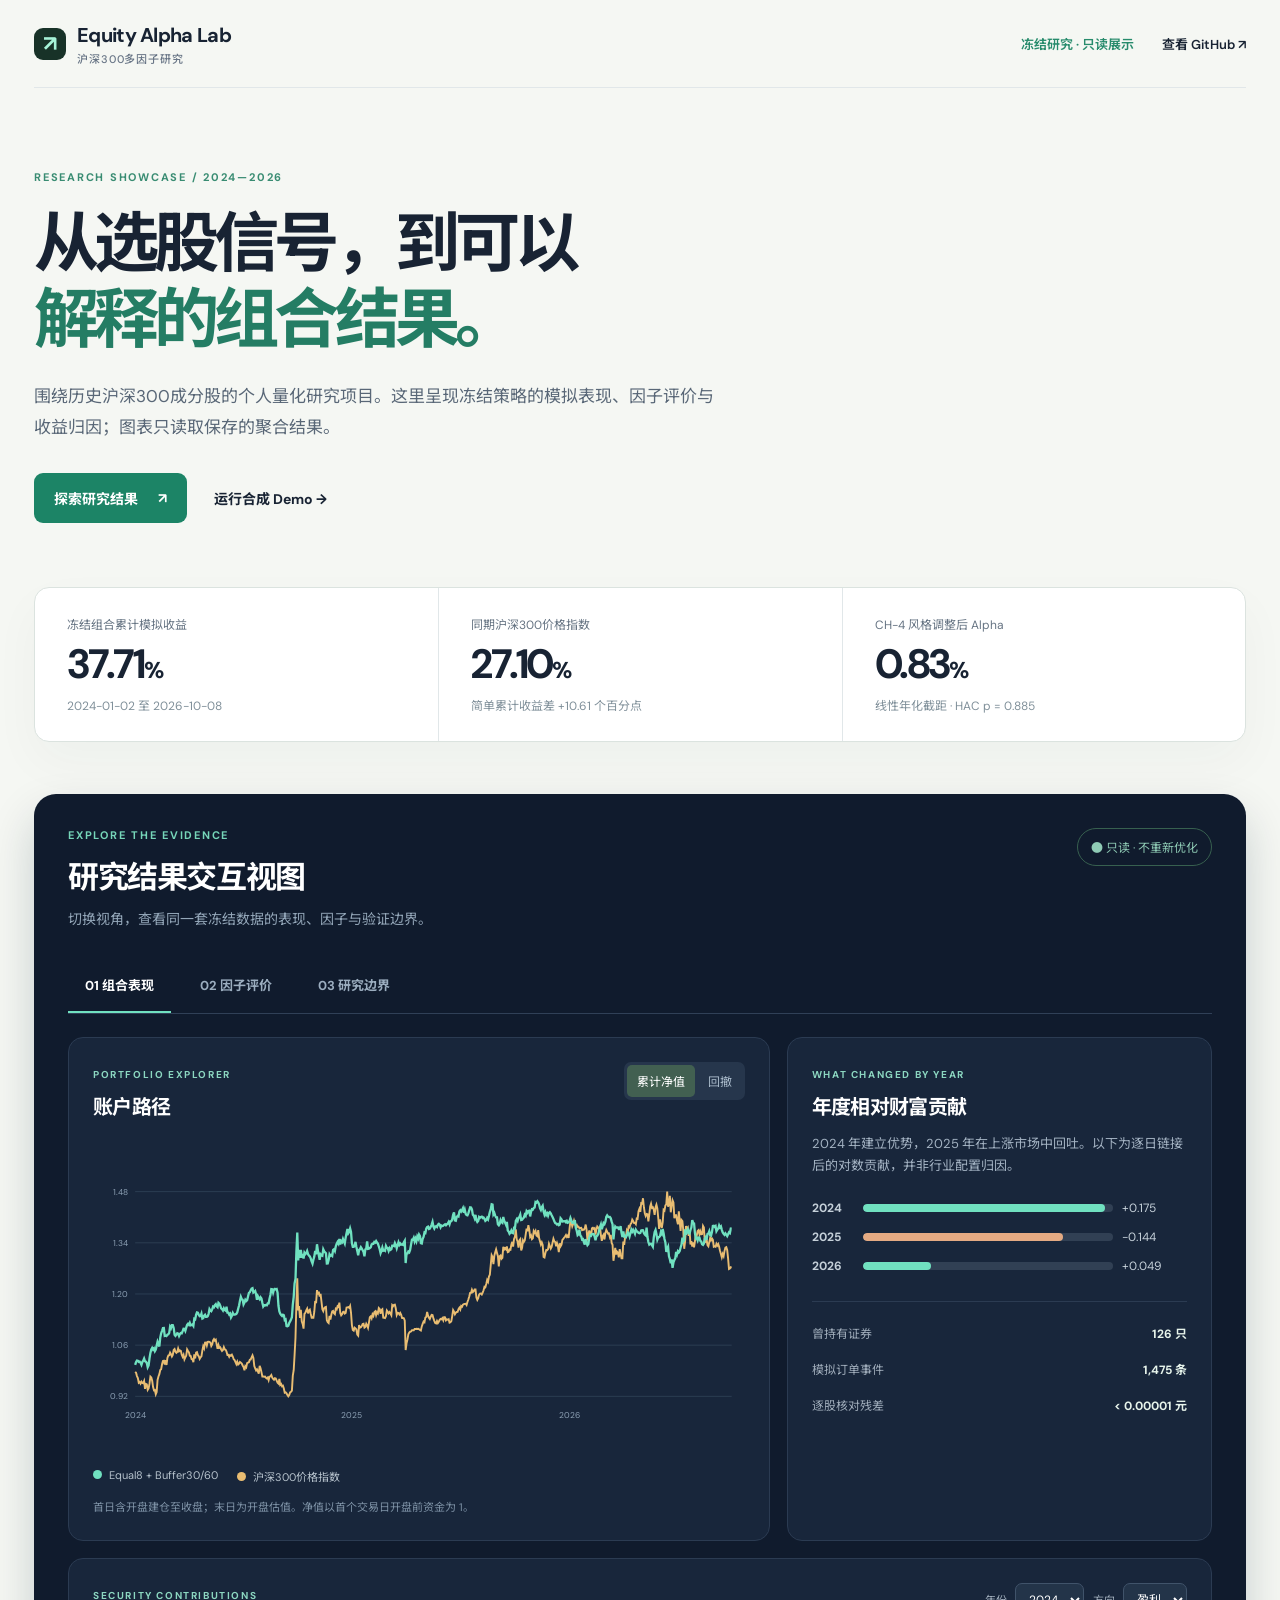
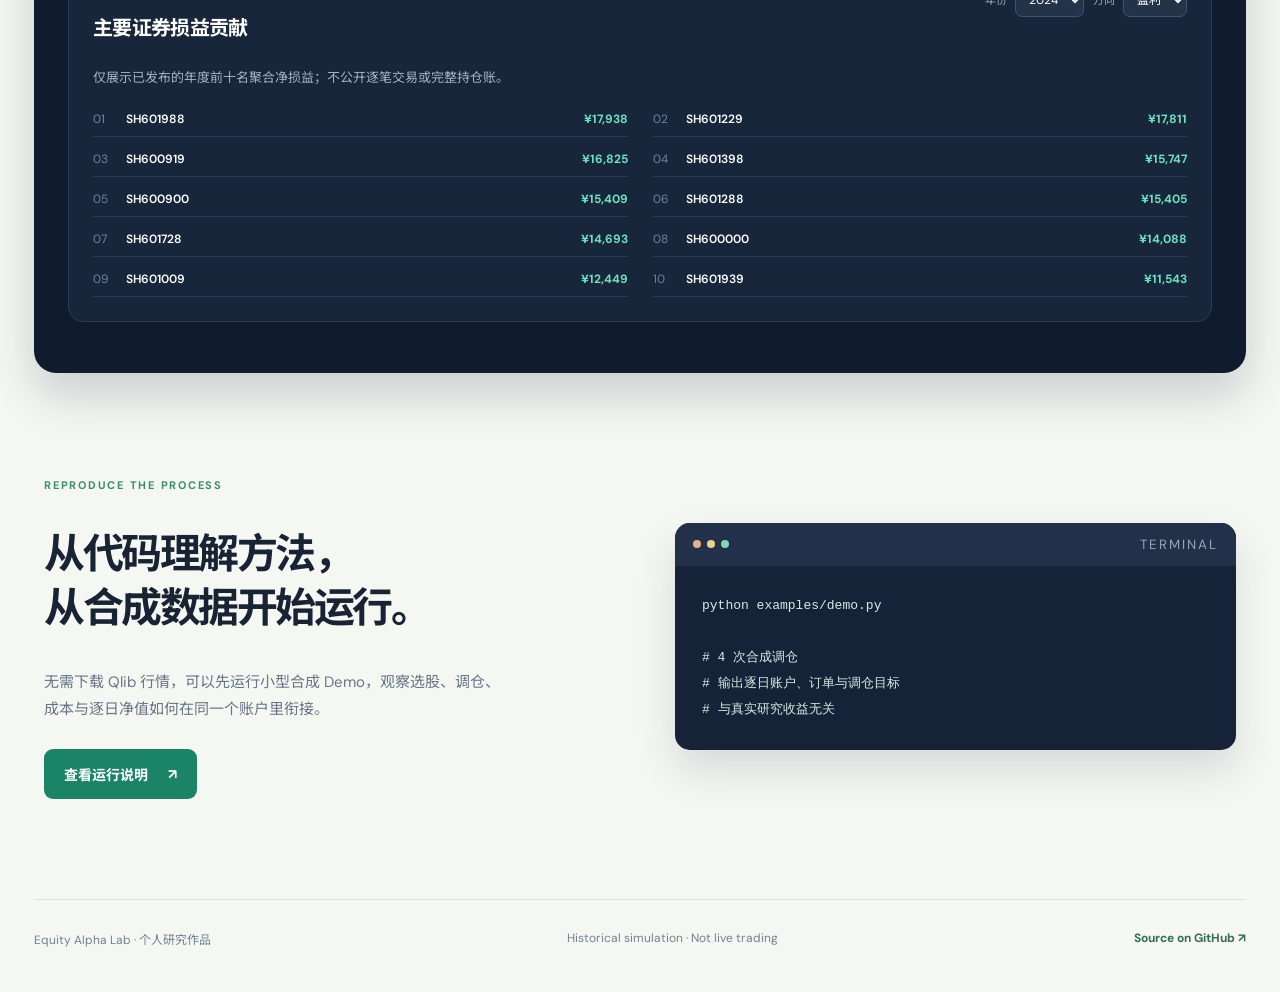
==== showcase/index.html @ 680a0c4a "Add synthetic demo and interactive research showcase" ====
<!doctype html>
<html lang="zh-CN">
<head>
  <meta charset="utf-8"><meta name="viewport" content="width=device-width, initial-scale=1">
  <meta name="description" content="沪深300多因子选股、模拟执行与收益归因的交互式研究展示。">
  <title>Equity Alpha Lab · 研究展示</title>
  <link rel="stylesheet" href="styles.css"><script src="app.js" defer></script>
</head>
<body>
<div class="page-shell">
  <header class="site-header">
    <a class="brand" href="./" aria-label="Equity Alpha Lab 首页"><span class="brand-mark">↗</span><span>Equity Alpha Lab<small>沪深300多因子研究</small></span></a>
    <div class="header-actions"><span class="status-dot">冻结研究 · 只读展示</span><a href="https://github.com/ryanmin188/equity-alpha-lab">查看 GitHub ↗</a></div>
  </header>
  <main>
    <section class="intro"><div class="eyebrow">RESEARCH SHOWCASE / 2024—2026</div>
      <h1>从选股信号，到可以<br><em>解释的组合结果。</em></h1>
      <p>围绕历史沪深300成分股的个人量化研究项目。这里呈现冻结策略的模拟表现、因子评价与收益归因；图表只读取保存的聚合结果。</p>
      <div class="intro-actions"><a class="primary-link" href="#explorer">探索研究结果 <span>↗</span></a><a class="text-link" href="https://github.com/ryanmin188/equity-alpha-lab/tree/main/examples">运行合成 Demo →</a></div>
    </section>
    <section class="metric-strip" aria-label="研究关键指标">
      <article><span>冻结组合累计模拟收益</span><strong>37.71<small>%</small></strong><span>2024-01-02 至 2026-10-08</span></article>
      <article><span>同期沪深300价格指数</span><strong>27.10<small>%</small></strong><span>简单累计收益差 +10.61 个百分点</span></article>
      <article><span>CH-4 风格调整后 Alpha</span><strong>0.83<small>%</small></strong><span>线性年化截距 · HAC p = 0.885</span></article>
    </section>
    <section class="explorer" id="explorer" aria-labelledby="explorer-title">
      <div class="explorer-top"><div><div class="eyebrow light">EXPLORE THE EVIDENCE</div><h2 id="explorer-title">研究结果交互视图</h2><p>切换视角，查看同一套冻结数据的表现、因子与验证边界。</p></div><span class="readonly">● 只读 · 不重新优化</span></div>
      <div class="tabs" role="tablist" aria-label="研究视角">
        <button class="tab active" role="tab" aria-selected="true" aria-controls="portfolio-panel" id="portfolio-tab" data-tab="portfolio">01 组合表现</button>
        <button class="tab" role="tab" aria-selected="false" aria-controls="factor-panel" id="factor-tab" data-tab="factor">02 因子评价</button>
        <button class="tab" role="tab" aria-selected="false" aria-controls="integrity-panel" id="integrity-tab" data-tab="integrity">03 研究边界</button>
      </div>
      <div class="panel" id="portfolio-panel" role="tabpanel" aria-labelledby="portfolio-tab">
        <div class="panel-grid">
          <article class="card chart-card"><div class="card-heading"><div><span class="overline">PORTFOLIO EXPLORER</span><h3>账户路径</h3></div><div class="segmented"><button data-chart="wealth" class="selected">累计净值</button><button data-chart="drawdown">回撤</button></div></div><div id="portfolio-chart" class="chart-wrap" aria-live="polite">正在加载已保存的研究数据…</div><div class="chart-legend"><span><i class="swatch teal"></i>Equal8 + Buffer30/60</span><span><i class="swatch gold"></i>沪深300价格指数</span></div><p class="chart-note">首日含开盘建仓至收盘；末日为开盘估值。净值以首个交易日开盘前资金为 1。</p></article>
          <article class="card compact-card"><span class="overline">WHAT CHANGED BY YEAR</span><h3>年度相对财富贡献</h3><p>2024 年建立优势，2025 年在上涨市场中回吐。以下为逐日链接后的对数贡献，并非行业配置归因。</p><div id="year-bars" class="year-bars"></div><div class="small-divider"></div><div class="inline-stat"><span>曾持有证券</span><strong>126 只</strong></div><div class="inline-stat"><span>模拟订单事件</span><strong>1,475 条</strong></div><div class="inline-stat"><span>逐股核对残差</span><strong>&lt; 0.00001 元</strong></div></article>
        </div>
        <article class="card drivers-card"><div class="card-heading"><div><span class="overline">SECURITY CONTRIBUTIONS</span><h3>主要证券损益贡献</h3></div><div class="control-pair"><label>年份 <select id="driver-year"><option>2024</option><option>2025</option></select></label><label>方向 <select id="driver-direction"><option value="gainer">盈利</option><option value="detractor">亏损</option></select></label></div></div><p class="subtle">仅展示已发布的年度前十名聚合净损益；不公开逐笔交易或完整持仓账。</p><div id="drivers-list" class="drivers-list"></div></article>
      </div>
      <div class="panel" id="factor-panel" role="tabpanel" aria-labelledby="factor-tab" hidden>
        <div class="factor-banner"><div><span class="overline">28 FROZEN TECHNICAL FEATURES</span><h3>因子研究，不等于交易收益</h3><p>月度 Rank IC、未年化 ICIR、下一持有期开盘至开盘分组股票收益；最终期均为打开后评价。</p></div><div class="factor-callout"><strong>0 / 28</strong><span>最终期通过 5% FDR</span></div></div>
        <div class="panel-grid factor-grid"><article class="card"><div class="card-heading"><div><span class="overline">FACTOR EXPLORER</span><h3>逐因子查看</h3></div><label>因子 <select id="factor-select"></select></label></div><div id="factor-metrics" class="factor-metrics"></div><div id="factor-spread" class="spread-chart"></div><p class="chart-note">高分组－低分组为股票等权平均原收益差，未扣交易成本，不是可交易多空净收益。</p></article><article class="card"><span class="overline">CROSS-SECTIONAL DEPENDENCE</span><h3>因子相关热力图</h3><p class="subtle">跨月平均绝对 Spearman 相关。点击方格查看因子对；相关不触发自动删除。</p><div id="corr-heatmap" class="heatmap" role="group" aria-label="28项因子平均绝对相关热力图"></div><p id="corr-detail" class="corr-detail">请选择方格查看对应因子对。</p></article></div>
        <article class="card"><span class="overline">FULL FACTOR LIST</span><h3>28项因子横截面结果</h3><div class="table-scroll"><table id="factor-table"><thead><tr><th>因子</th><th>月均 Rank IC</th><th>ICIR</th><th>HAC p</th><th>BH q</th><th>有效月</th></tr></thead><tbody></tbody></table></div></article>
      </div>
      <div class="panel" id="integrity-panel" role="tabpanel" aria-labelledby="integrity-tab" hidden>
        <div class="panel-grid"><article class="card"><span class="overline">RESEARCH DESIGN</span><h3>先选择，再冻结，再解释</h3><div class="timeline"><div><b>开发</b><span>2020 年及以前</span><p>构建量价特征、比较候选与执行规则。</p></div><div><b>验证</b><span>2021—2023</span><p>按预先规则选择 Equal8 + Buffer30/60。</p></div><div><b>冻结观察</b><span>2024—2026</span><p>执行固定组合；后续因子分析只作事后解释。</p></div></div><a class="inline-link" href="https://github.com/ryanmin188/equity-alpha-lab/commit/3a8663e50bb69dca774f9feff837bf70f46aa551">查看策略冻结记录 ↗</a></article><article class="card"><span class="overline">SAME-SAMPLE RISK REGRESSION</span><h3>风险模型如何改变解释？</h3><p class="subtle">2024—2025 年相同的 484 个标准日区间。</p><div id="regression-cards" class="regression-cards"></div><p class="chart-note">回归截距是模型未解释项；R² 上升不等于因果分解，也不证明未来收益。</p></article></div>
        <article class="card"><div class="card-heading"><div><span class="overline">EXECUTION SENSITIVITY</span><h3>成交假设敏感性</h3></div><label>初始资金 <select id="capital-select"><option value="1000000">100 万元</option><option value="10000000">1,000 万元</option></select></label></div><div id="stress-bars" class="stress-bars"></div><p class="chart-note">这仍是日线近似撮合，滑点和容量为模型假设。价格指数未包含股息；没有实盘或券商模拟盘结果。</p></article>
        <div class="boundary-grid"><div><strong>已核对</strong><span>逐股模拟损益与账户净资产增量对齐；CH-4 同样本比较。</span></div><div><strong>有数据边界</strong><span>真实行业/市值中性化、全收益基准及完整独立股息现金账尚无合格输入。</span></div><div><strong>未来才可检验</strong><span>2024—2026 年已被查看，新的预测有效性要依赖后续预先登记的时间样本。</span></div></div>
      </div>
    </section>
    <section class="method-section"><div><span class="eyebrow">REPRODUCE THE PROCESS</span><h2>从代码理解方法，<br>从合成数据开始运行。</h2><p>无需下载 Qlib 行情，可以先运行小型合成 Demo，观察选股、调仓、成本与逐日净值如何在同一个账户里衔接。</p><a class="primary-link" href="https://github.com/ryanmin188/equity-alpha-lab/blob/main/examples/README.md">查看运行说明 <span>↗</span></a></div><div class="code-card"><div class="code-head"><i></i><i></i><i></i><small>TERMINAL</small></div><pre><code>python examples/demo.py

# 4 次合成调仓
# 输出逐日账户、订单与调仓目标
# 与真实研究收益无关</code></pre></div></section>
  </main>
  <footer><span>Equity Alpha Lab · 个人研究作品</span><span>Historical simulation · Not live trading</span><a href="https://github.com/ryanmin188/equity-alpha-lab">Source on GitHub ↗</a></footer>
</div>
</body>
</html>
---- showcase/styles.css ----
@import url('https://fonts.googleapis.com/css2?family=DM+Sans:wght@400;500;600;700&family=Noto+Sans+SC:wght@400;500;600;700&display=swap');
:root{--ink:#182333;--muted:#687586;--line:#e1e7e9;--cream:#f5f7f3;--navy:#101b2d;--card:#18263b;--cardline:#2b3b52;--teal:#70e1c0;--gold:#e9bd72}
*{box-sizing:border-box}html{scroll-behavior:smooth}body{margin:0;background:var(--cream);color:var(--ink);font-family:'DM Sans','Noto Sans SC',sans-serif}button,select{font:inherit}button{cursor:pointer}a{color:inherit;text-decoration:none}.page-shell{max-width:1300px;margin:auto;padding:0 34px}.site-header{height:88px;display:flex;align-items:center;justify-content:space-between;border-bottom:1px solid var(--line)}.brand{display:flex;align-items:center;gap:11px;font-weight:700;font-size:20px;letter-spacing:-.035em}.brand small{display:block;color:var(--muted);font-size:11px;font-weight:500;letter-spacing:.08em;margin-top:2px}.brand-mark{background:#183228;color:#a7f3d8;width:32px;height:32px;border-radius:9px;display:grid;place-items:center;font-size:22px}.header-actions{display:flex;align-items:center;gap:28px;font-size:13px;font-weight:600}.status-dot{color:#278b6c}.header-actions a:hover,.text-link:hover,.inline-link:hover{color:#2c9878}.intro{padding:82px 0 64px;max-width:800px}.eyebrow,.overline{font-size:11px;font-weight:700;letter-spacing:.16em;color:#398c72}.intro h1{font-size:clamp(44px,5.1vw,74px);letter-spacing:-.075em;line-height:1.17;margin:22px 0}.intro h1 em{font-style:normal;color:#247d64}.intro p{font-size:17px;line-height:1.85;color:#596777;max-width:690px}.intro-actions{display:flex;gap:27px;align-items:center;margin-top:29px}.primary-link{background:#1c8466;color:white;padding:15px 20px;border-radius:9px;font-weight:700;font-size:14px;display:inline-flex;gap:20px;align-items:center;transition:transform .2s,background .2s}.primary-link:hover{transform:translateY(-2px);background:#136e54}.text-link{font-size:14px;font-weight:700}.metric-strip{display:grid;grid-template-columns:repeat(3,1fr);border:1px solid #dbe3df;border-radius:15px;background:white;margin-bottom:52px;box-shadow:0 20px 50px #173a2c09}.metric-strip article{padding:27px 32px;display:flex;flex-direction:column;gap:11px}.metric-strip article+article{border-left:1px solid var(--line)}.metric-strip article span:first-child{font-size:12px;color:#667483}.metric-strip strong{font-size:41px;letter-spacing:-.06em;line-height:1}.metric-strip strong small{font-size:23px;letter-spacing:0}.metric-strip article span:last-child{font-size:12px;color:#80909a}.explorer{background:var(--navy);border-radius:22px;color:white;padding:34px;box-shadow:0 22px 46px #0d233730}.explorer-top{display:flex;justify-content:space-between;align-items:flex-start;gap:20px}.eyebrow.light{color:#76d6b9}.explorer h2{font-size:31px;letter-spacing:-.045em;margin:10px 0}.explorer-top p{color:#94a7b9;font-size:14px;margin:0}.readonly{color:#8fcbb5;font-size:12px;border:1px solid #37604f;padding:9px 13px;border-radius:40px;white-space:nowrap}.tabs{border-bottom:1px solid #304057;display:flex;gap:12px;margin-top:34px;overflow-x:auto}.tab{color:#9badbf;border:0;border-bottom:2px solid transparent;padding:13px 17px 17px;background:none;white-space:nowrap;font-size:13px;font-weight:700}.tab:hover,.tab.active{color:white}.tab.active{border-color:var(--teal)}.panel{padding-top:23px}.panel[hidden]{display:none}.panel-grid{display:grid;grid-template-columns:1.65fr 1fr;gap:17px}.card{border:1px solid var(--cardline);background:var(--card);padding:24px;border-radius:15px;margin-bottom:17px;min-width:0}.card h3,.factor-banner h3{font-size:20px;letter-spacing:-.035em;margin:8px 0 13px}.card p{color:#a3b2c2;font-size:13px;line-height:1.7}.overline{color:#8cd7c1;font-size:10px}.card-heading{display:flex;justify-content:space-between;align-items:flex-start;gap:15px}.segmented{display:flex;padding:3px;border-radius:7px;background:#26364c;gap:3px}.segmented button{border:0;border-radius:5px;padding:7px 10px;background:none;color:#a8b9c9;white-space:nowrap;font-size:12px}.segmented button.selected{background:#426051;color:white}.chart-wrap{height:335px;position:relative}.chart-wrap svg{width:100%;height:100%;overflow:visible}.chart-legend{display:flex;gap:19px;font-size:11px;color:#b6c2cc}.swatch{display:inline-block;width:9px;height:9px;border-radius:50%;margin-right:7px}.swatch.teal{background:var(--teal)}.swatch.gold{background:var(--gold)}.chart-note{font-size:11px!important;color:#7e92a6!important;margin:14px 0 0}.chart-tooltip{position:absolute;pointer-events:none;background:#f5faf7;color:#162e2c;padding:8px 11px;border-radius:8px;font-size:11px;box-shadow:0 7px 25px #0006;z-index:5;transform:translate(-50%,-120%);white-space:nowrap}.compact-card p{margin-bottom:23px}.year-bars{display:grid;gap:13px}.year-row{display:grid;grid-template-columns:42px 1fr 65px;gap:9px;align-items:center;color:#c5d0d9;font-size:12px}.year-track{height:8px;background:#314054;border-radius:20px;overflow:hidden}.year-fill{height:100%;border-radius:20px;background:var(--teal)}.year-fill.negative{background:#e4aa83}.small-divider{height:1px;background:var(--cardline);margin:27px 0 13px}.inline-stat{display:flex;justify-content:space-between;gap:12px;padding:9px 0;color:#9facba;font-size:12px}.inline-stat strong{color:#e7f4eb}.control-pair{display:flex;gap:9px}.card label{font-size:11px;color:#9facba;white-space:nowrap}.card select{border:1px solid #40536a;border-radius:7px;background:#233449;color:white;padding:7px 9px;margin-left:5px;font-size:12px}.drivers-list{display:grid;grid-template-columns:repeat(2,1fr);gap:5px 25px}.driver{display:grid;grid-template-columns:25px 1fr auto;gap:8px;align-items:center;border-bottom:1px solid #293950;padding:9px 0;font-size:12px}.driver span:first-child{color:#6c839b}.driver b{font-weight:600}.driver strong{color:var(--teal)}.driver strong.negative{color:#e8aa91}.factor-banner{border:1px solid #315544;border-radius:13px;background:linear-gradient(110deg,#1c3d38,#1a2c3f);padding:23px;display:flex;justify-content:space-between;gap:15px;margin-bottom:17px}.factor-banner p{font-size:12px;color:#b4c8cb;line-height:1.65;margin:0}.factor-callout{min-width:130px;display:flex;flex-direction:column;align-items:end;justify-content:center}.factor-callout strong{font-size:30px;color:var(--teal)}.factor-callout span{font-size:11px;color:#bed3ca}.factor-grid{grid-template-columns:1fr 1fr}.factor-metrics{display:grid;grid-template-columns:repeat(3,1fr);gap:9px;margin:21px 0}.factor-metrics div{padding:13px;background:#21334a;border-radius:8px}.factor-metrics span{display:block;font-size:10px;color:#95a9b9}.factor-metrics strong{display:block;margin-top:7px;font-size:19px}.spread-row{display:grid;grid-template-columns:72px 1fr 67px;gap:11px;align-items:center;margin:13px 0;font-size:12px}.spread-track{height:10px;background:#304054;border-radius:10px;overflow:hidden}.spread-fill{height:100%;background:#7cdcbc;border-radius:10px}.spread-fill.negative{background:#e6a47f}.heatmap{display:grid;grid-template-columns:repeat(28,1fr);gap:2px;margin-top:20px;max-width:425px}.heatmap button{border:0;aspect-ratio:1;border-radius:2px;min-width:0;padding:0}.heatmap button:focus-visible{outline:2px solid white}.corr-detail{min-height:28px}.table-scroll{overflow:auto;max-height:390px}table{width:100%;border-collapse:collapse;font-size:12px;text-align:right}th,td{padding:10px 8px;border-bottom:1px solid #2c3c52;white-space:nowrap}th:first-child,td:first-child{text-align:left}th{position:sticky;top:0;background:#213047;color:#b3c4d0;font-weight:600}td{color:#cbd7df}tr:hover td{background:#23384c}.timeline{margin:20px 0 22px;display:grid;gap:12px}.timeline div{border-left:2px solid #4b9f82;padding-left:14px}.timeline b{font-size:14px}.timeline span{font-size:11px;color:#a2b4c4;margin-left:10px}.timeline p{margin:5px 0}.inline-link{color:#93e4c8;font-size:12px;font-weight:700}.regression-cards{display:grid;grid-template-columns:1fr 1fr;gap:10px;margin-top:20px}.regression-cards div{background:#22344a;border-radius:8px;padding:16px}.regression-cards span{font-size:12px;color:#adbfc9}.regression-cards strong{display:block;font-size:29px;margin:9px 0}.regression-cards small{color:#9eafc1}.stress-bars{display:grid;gap:13px;max-width:780px;margin-top:20px}.stress-row{display:grid;grid-template-columns:95px 1fr 60px;align-items:center;gap:12px;font-size:12px;color:#bcc9d2}.stress-track{height:13px;background:#2b3d53;border-radius:20px;overflow:hidden}.stress-fill{height:100%;background:linear-gradient(90deg,#397f75,#79dcc0);border-radius:20px}.boundary-grid{display:grid;grid-template-columns:repeat(3,1fr);gap:17px}.boundary-grid div{padding:18px;border:1px solid #345148;border-radius:10px;background:#1b3037}.boundary-grid strong{display:block;color:#9de6ce;font-size:13px;margin-bottom:9px}.boundary-grid span{font-size:12px;color:#aabec1;line-height:1.65}.method-section{padding:100px 10px;display:grid;grid-template-columns:1fr 1fr;gap:70px;align-items:center}.method-section h2{font-size:clamp(29px,3.2vw,47px);line-height:1.3;letter-spacing:-.06em}.method-section p{color:#687586;font-size:15px;line-height:1.8;max-width:460px;margin-bottom:26px}.code-card{background:#152238;color:#d8e9e2;border-radius:15px;box-shadow:0 20px 40px #16273b22;overflow:hidden}.code-head{display:flex;align-items:center;gap:6px;padding:13px 18px;background:#223149}.code-head i{width:8px;height:8px;border-radius:50%;background:#7f91a1}.code-head i:first-child{background:#e9ad90}.code-head i:nth-child(2){background:#e9d18d}.code-head i:nth-child(3){background:#81d8b5}.code-head small{margin-left:auto;color:#91a6b8;letter-spacing:.15em}.code-card pre{margin:0;padding:27px;overflow:auto;font-size:13px;line-height:2;font-family:Consolas,monospace}footer{border-top:1px solid #dae2df;padding:30px 0 44px;display:flex;justify-content:space-between;gap:15px;font-size:12px;color:#718092}footer a{font-weight:700;color:#356d5a}
@media(max-width:850px){.page-shell{padding:0 18px}.site-header{height:72px}.header-actions .status-dot{display:none}.intro{padding:55px 0 42px}.metric-strip article{padding:20px}.metric-strip strong{font-size:30px}.explorer{padding:22px}.panel-grid,.factor-grid,.method-section{grid-template-columns:1fr}.method-section{gap:25px;padding:66px 0}.boundary-grid{grid-template-columns:1fr}.drivers-list{grid-template-columns:1fr}.chart-wrap{height:285px}}
@media(max-width:560px){.brand{font-size:16px}.brand small{font-size:9px}.header-actions{font-size:11px}.intro h1{font-size:39px}.intro p{font-size:14px}.intro-actions{flex-wrap:wrap}.metric-strip{grid-template-columns:1fr}.metric-strip article+article{border-left:0;border-top:1px solid var(--line)}.metric-strip article{gap:6px}.metric-strip strong{font-size:31px}.explorer-top{display:block}.readonly{display:inline-block;margin-top:16px}.card{padding:16px}.card-heading{flex-wrap:wrap}.chart-wrap{height:240px}.factor-banner{display:block}.factor-callout{align-items:start;margin-top:13px}.factor-metrics{grid-template-columns:repeat(2,1fr)}.regression-cards{grid-template-columns:1fr}.control-pair{flex-wrap:wrap}footer{flex-direction:column}}
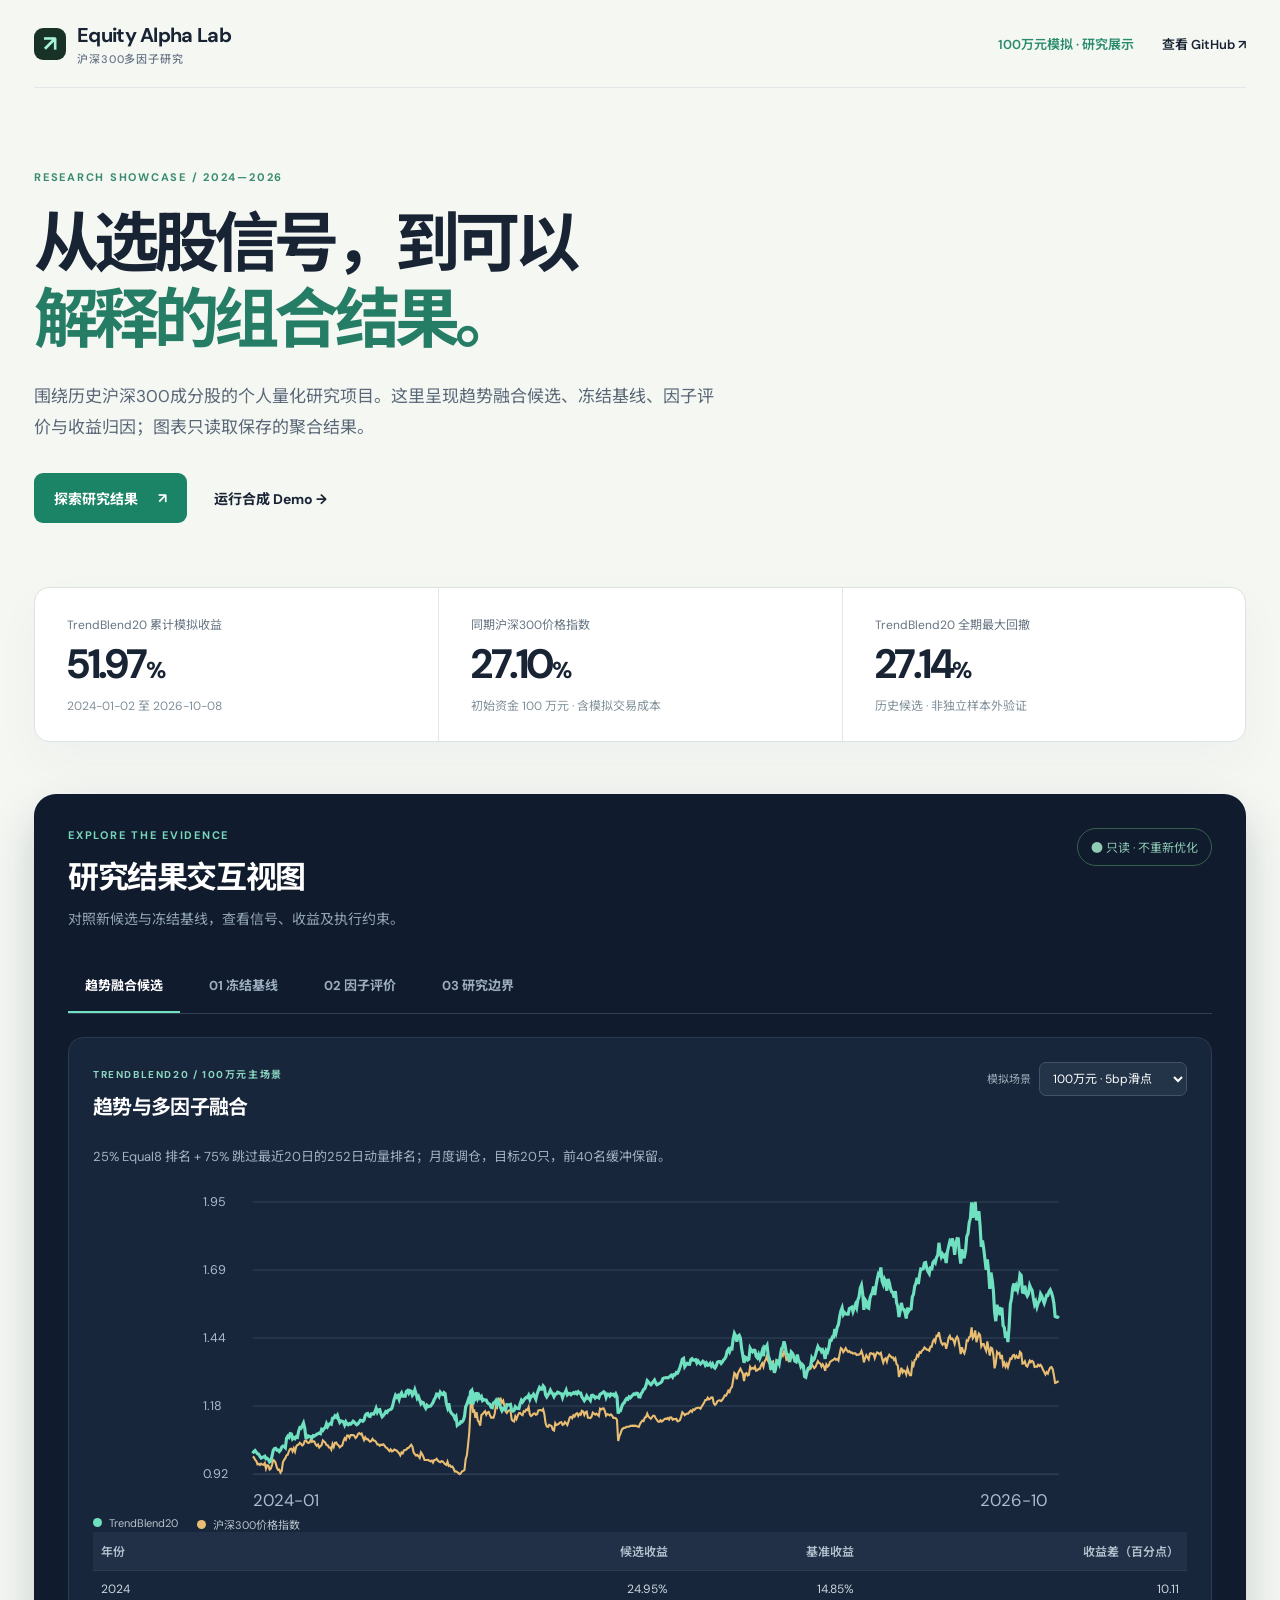
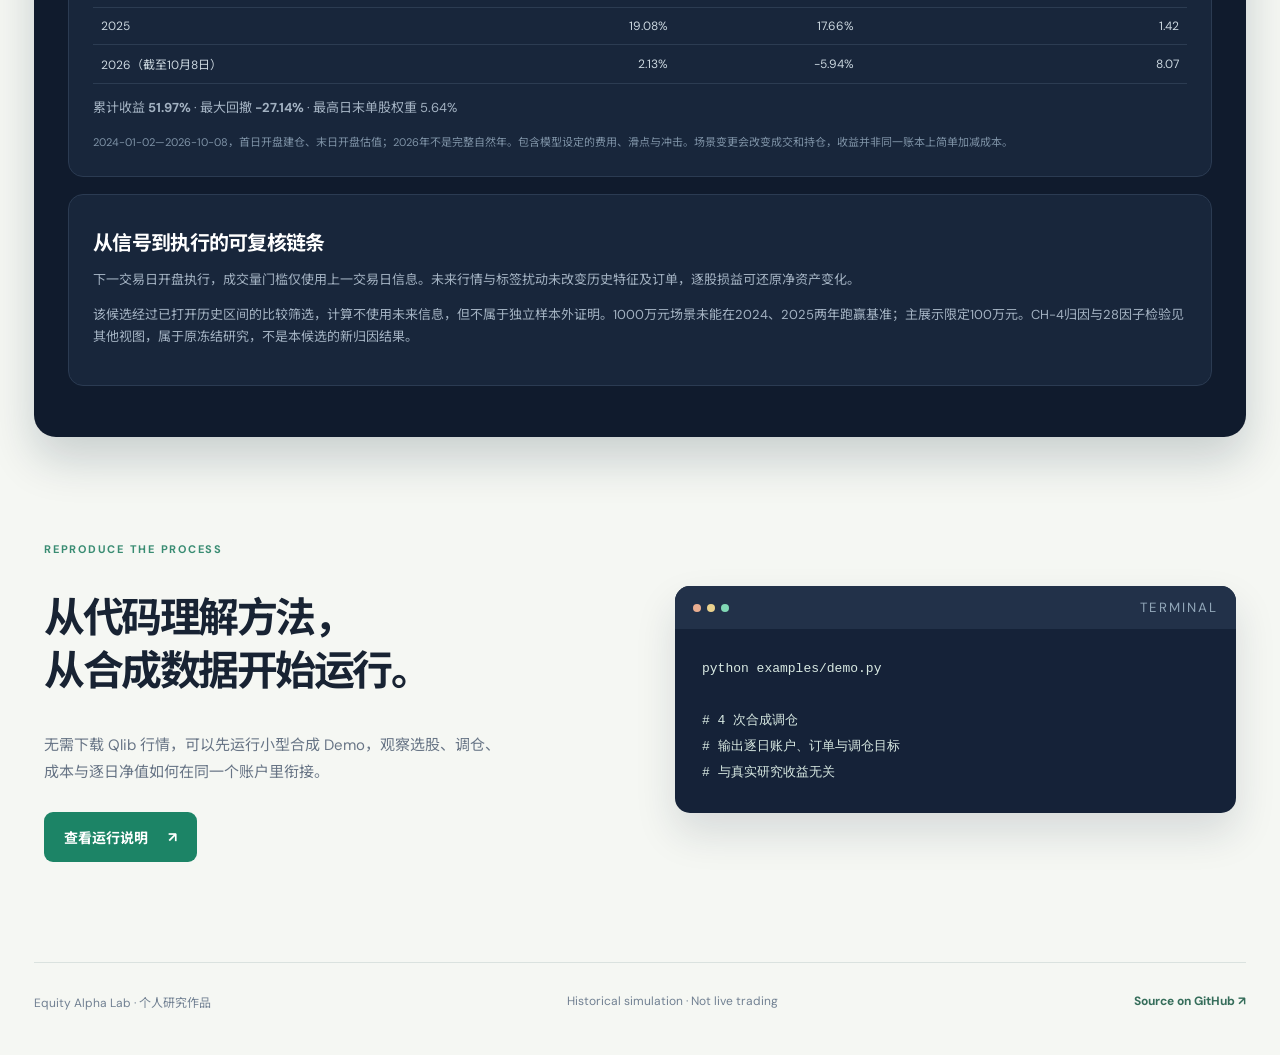
==== commit f7043137: "Present TrendBlend20 with causal checks and 100万元 research scope" ====
--- a/showcase/index.html
+++ b/showcase/index.html
@@ -10,27 +10,32 @@
 <div class="page-shell">
   <header class="site-header">
     <a class="brand" href="./" aria-label="Equity Alpha Lab 首页"><span class="brand-mark">↗</span><span>Equity Alpha Lab<small>沪深300多因子研究</small></span></a>
-    <div class="header-actions"><span class="status-dot">冻结研究 · 只读展示</span><a href="https://github.com/ryanmin188/equity-alpha-lab">查看 GitHub ↗</a></div>
+    <div class="header-actions"><span class="status-dot">100万元模拟 · 研究展示</span><a href="https://github.com/ryanmin188/equity-alpha-lab">查看 GitHub ↗</a></div>
   </header>
   <main>
     <section class="intro"><div class="eyebrow">RESEARCH SHOWCASE / 2024—2026</div>
       <h1>从选股信号，到可以<br><em>解释的组合结果。</em></h1>
-      <p>围绕历史沪深300成分股的个人量化研究项目。这里呈现冻结策略的模拟表现、因子评价与收益归因；图表只读取保存的聚合结果。</p>
+      <p>围绕历史沪深300成分股的个人量化研究项目。这里呈现趋势融合候选、冻结基线、因子评价与收益归因；图表只读取保存的聚合结果。</p>
       <div class="intro-actions"><a class="primary-link" href="#explorer">探索研究结果 <span>↗</span></a><a class="text-link" href="https://github.com/ryanmin188/equity-alpha-lab/tree/main/examples">运行合成 Demo →</a></div>
     </section>
     <section class="metric-strip" aria-label="研究关键指标">
-      <article><span>冻结组合累计模拟收益</span><strong>37.71<small>%</small></strong><span>2024-01-02 至 2026-10-08</span></article>
-      <article><span>同期沪深300价格指数</span><strong>27.10<small>%</small></strong><span>简单累计收益差 +10.61 个百分点</span></article>
-      <article><span>CH-4 风格调整后 Alpha</span><strong>0.83<small>%</small></strong><span>线性年化截距 · HAC p = 0.885</span></article>
+      <article><span>TrendBlend20 累计模拟收益</span><strong>51.97<small>%</small></strong><span>2024-01-02 至 2026-10-08</span></article>
+      <article><span>同期沪深300价格指数</span><strong>27.10<small>%</small></strong><span>初始资金 100 万元 · 含模拟交易成本</span></article>
+      <article><span>TrendBlend20 全期最大回撤</span><strong>27.14<small>%</small></strong><span>历史候选 · 非独立样本外验证</span></article>
     </section>
     <section class="explorer" id="explorer" aria-labelledby="explorer-title">
-      <div class="explorer-top"><div><div class="eyebrow light">EXPLORE THE EVIDENCE</div><h2 id="explorer-title">研究结果交互视图</h2><p>切换视角，查看同一套冻结数据的表现、因子与验证边界。</p></div><span class="readonly">● 只读 · 不重新优化</span></div>
-      <div class="tabs" role="tablist" aria-label="研究视角">
-        <button class="tab active" role="tab" aria-selected="true" aria-controls="portfolio-panel" id="portfolio-tab" data-tab="portfolio">01 组合表现</button>
+      <div class="explorer-top"><div><div class="eyebrow light">EXPLORE THE EVIDENCE</div><h2 id="explorer-title">研究结果交互视图</h2><p>对照新候选与冻结基线，查看信号、收益及执行约束。</p></div><span class="readonly">● 只读 · 不重新优化</span></div>
+      <div class="tabs" role="tablist" aria-label="研究视角"><button class="tab active" role="tab" aria-selected="true" aria-controls="candidate-panel" id="candidate-tab" data-tab="candidate">趋势融合候选</button>
+        <button class="tab" role="tab" aria-selected="false" aria-controls="portfolio-panel" id="portfolio-tab" data-tab="portfolio">01 冻结基线</button>
         <button class="tab" role="tab" aria-selected="false" aria-controls="factor-panel" id="factor-tab" data-tab="factor">02 因子评价</button>
         <button class="tab" role="tab" aria-selected="false" aria-controls="integrity-panel" id="integrity-tab" data-tab="integrity">03 研究边界</button>
       </div>
-      <div class="panel" id="portfolio-panel" role="tabpanel" aria-labelledby="portfolio-tab">
+      <div class="panel" id="candidate-panel" role="tabpanel" aria-labelledby="candidate-tab">
+<article class="card"><div class="card-heading"><div><span class="overline">TRENDBLEND20 / 100万元主场景</span><h3>趋势与多因子融合</h3></div><label>模拟场景 <select id="candidate-scenario"><option value="base">100万元 · 5bp滑点</option><option value="slip15">100万元 · 15bp滑点</option><option value="capital10m">1000万元 · 容量诊断</option></select></label></div>
+<p>25% Equal8 排名 + 75% 跳过最近20日的252日动量排名；月度调仓，目标20只，前40名缓冲保留。</p><div id="candidate-chart" class="chart-wrap"></div><div class="chart-legend"><span><i class="swatch teal"></i>TrendBlend20</span><span><i class="swatch gold"></i>沪深300价格指数</span></div><div id="candidate-results"></div>
+<p class="chart-note">2024-01-02—2026-10-08，首日开盘建仓、末日开盘估值；2026年不是完整自然年。包含模型设定的费用、滑点与冲击。场景变更会改变成交和持仓，收益并非同一账本上简单加减成本。</p></article>
+<article class="card"><h3>从信号到执行的可复核链条</h3><p>下一交易日开盘执行，成交量门槛仅使用上一交易日信息。未来行情与标签扰动未改变历史特征及订单，逐股损益可还原净资产变化。</p><p>该候选经过已打开历史区间的比较筛选，计算不使用未来信息，但不属于独立样本外证明。1000万元场景未能在2024、2025两年跑赢基准；主展示限定100万元。CH-4归因与28因子检验见其他视图，属于原冻结研究，不是本候选的新归因结果。</p></article></div>
+<div class="panel" id="portfolio-panel" hidden role="tabpanel" aria-labelledby="portfolio-tab">
         <div class="panel-grid">
           <article class="card chart-card"><div class="card-heading"><div><span class="overline">PORTFOLIO EXPLORER</span><h3>账户路径</h3></div><div class="segmented"><button data-chart="wealth" class="selected">累计净值</button><button data-chart="drawdown">回撤</button></div></div><div id="portfolio-chart" class="chart-wrap" aria-live="polite">正在加载已保存的研究数据…</div><div class="chart-legend"><span><i class="swatch teal"></i>Equal8 + Buffer30/60</span><span><i class="swatch gold"></i>沪深300价格指数</span></div><p class="chart-note">首日含开盘建仓至收盘；末日为开盘估值。净值以首个交易日开盘前资金为 1。</p></article>
           <article class="card compact-card"><span class="overline">WHAT CHANGED BY YEAR</span><h3>年度相对财富贡献</h3><p>2024 年建立优势，2025 年在上涨市场中回吐。以下为逐日链接后的对数贡献，并非行业配置归因。</p><div id="year-bars" class="year-bars"></div><div class="small-divider"></div><div class="inline-stat"><span>曾持有证券</span><strong>126 只</strong></div><div class="inline-stat"><span>模拟订单事件</span><strong>1,475 条</strong></div><div class="inline-stat"><span>逐股核对残差</span><strong>&lt; 0.00001 元</strong></div></article>
